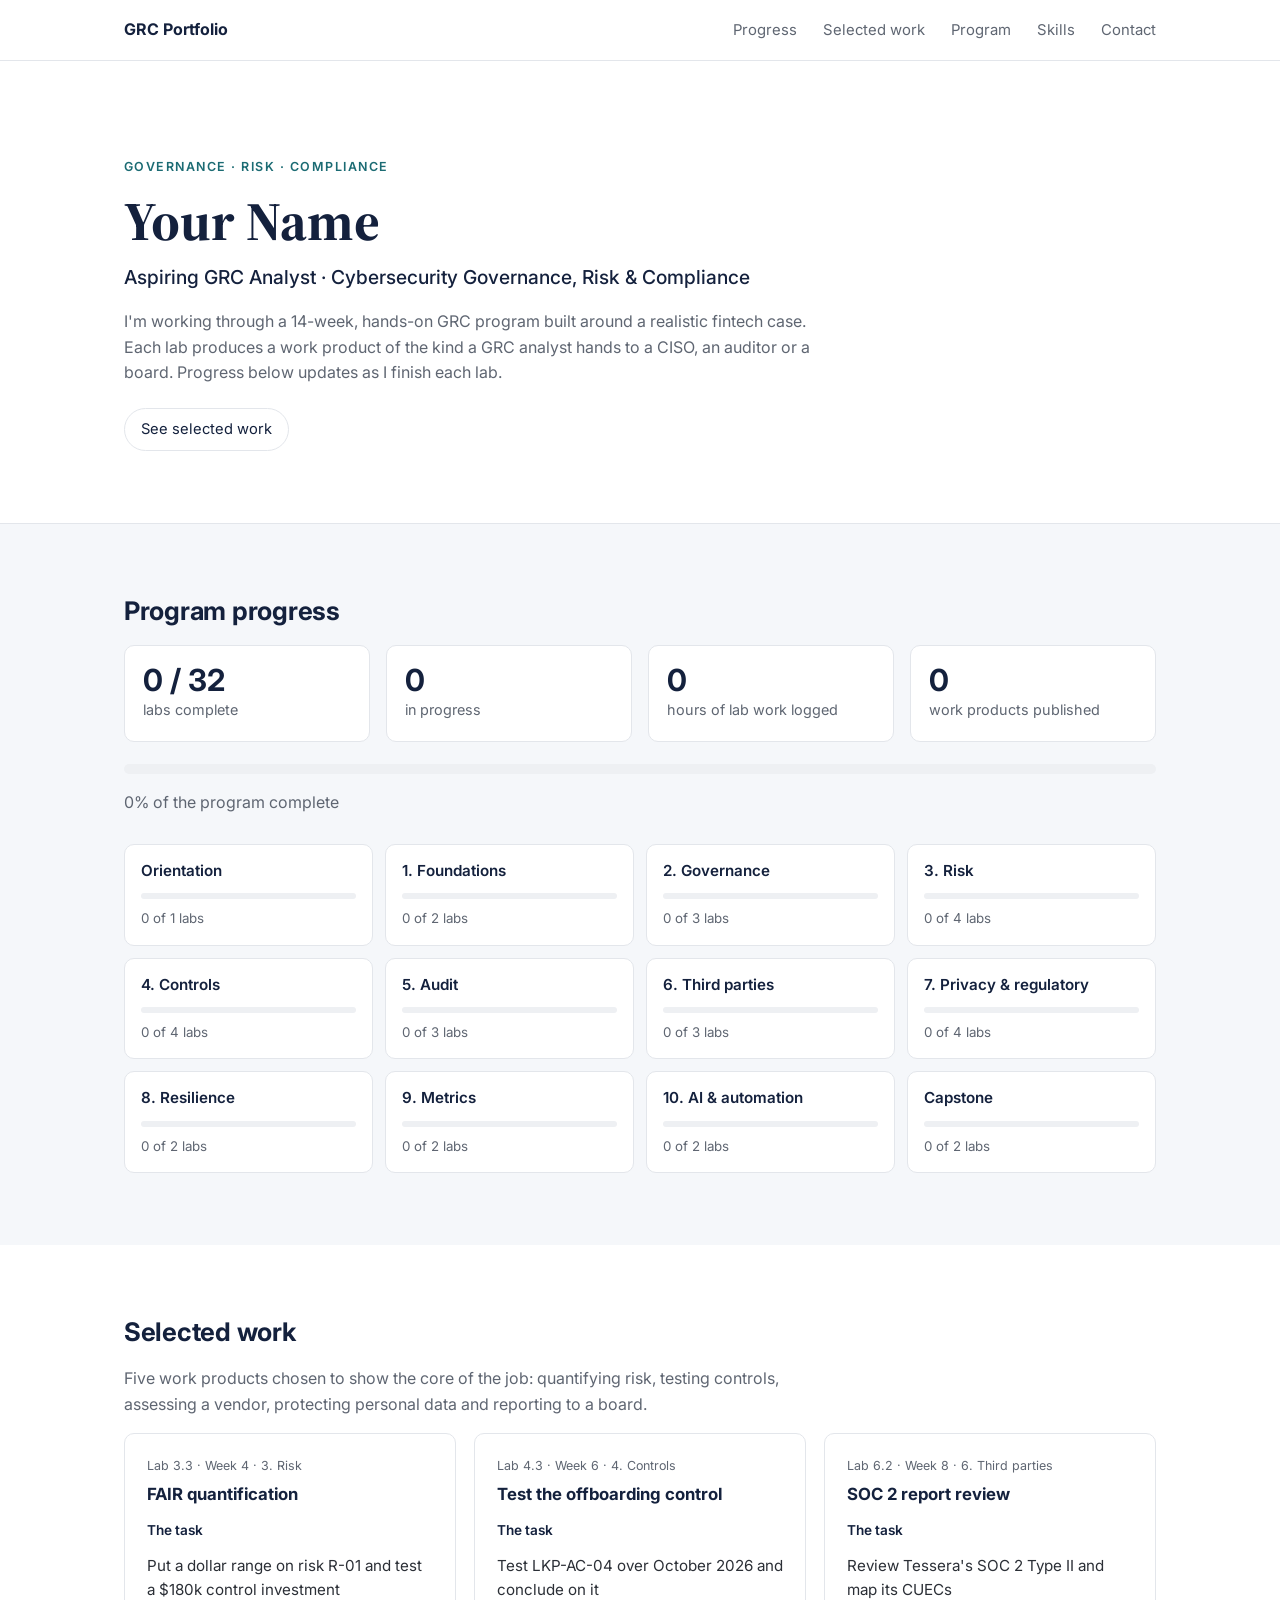
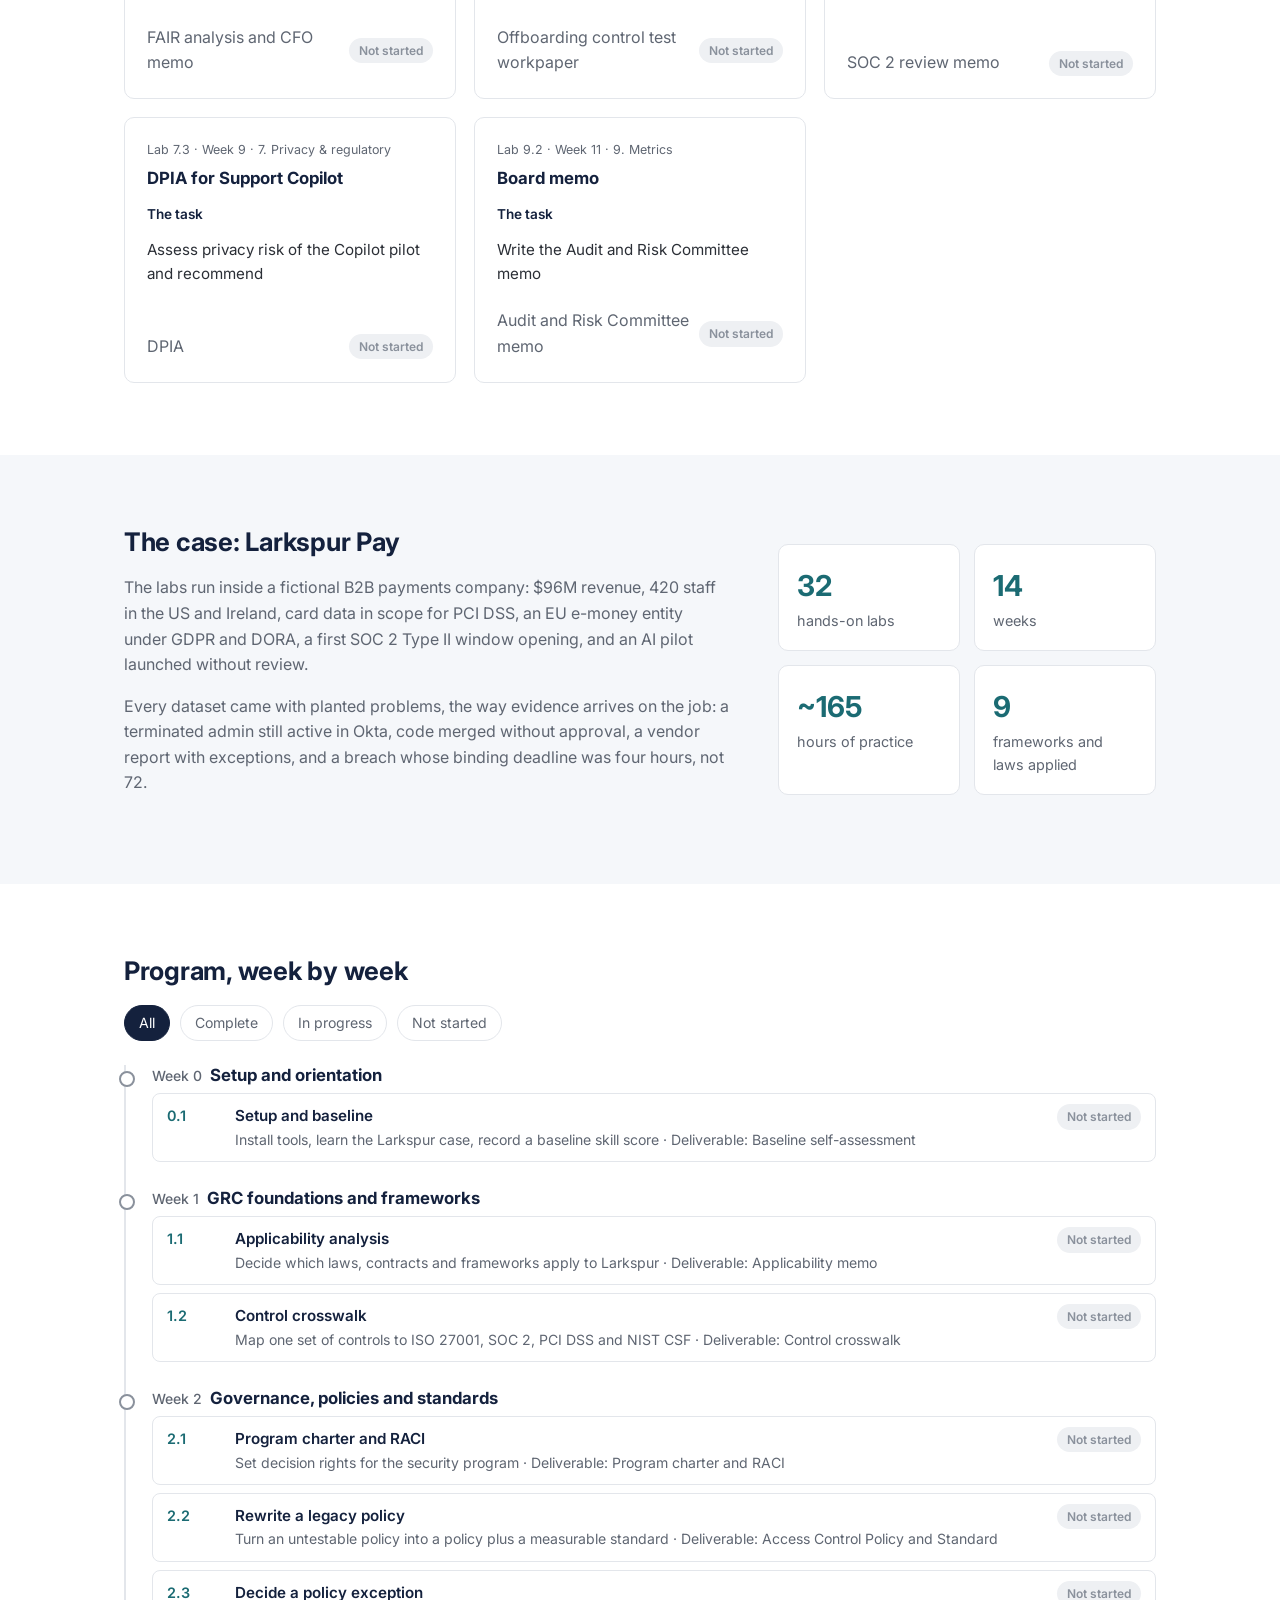
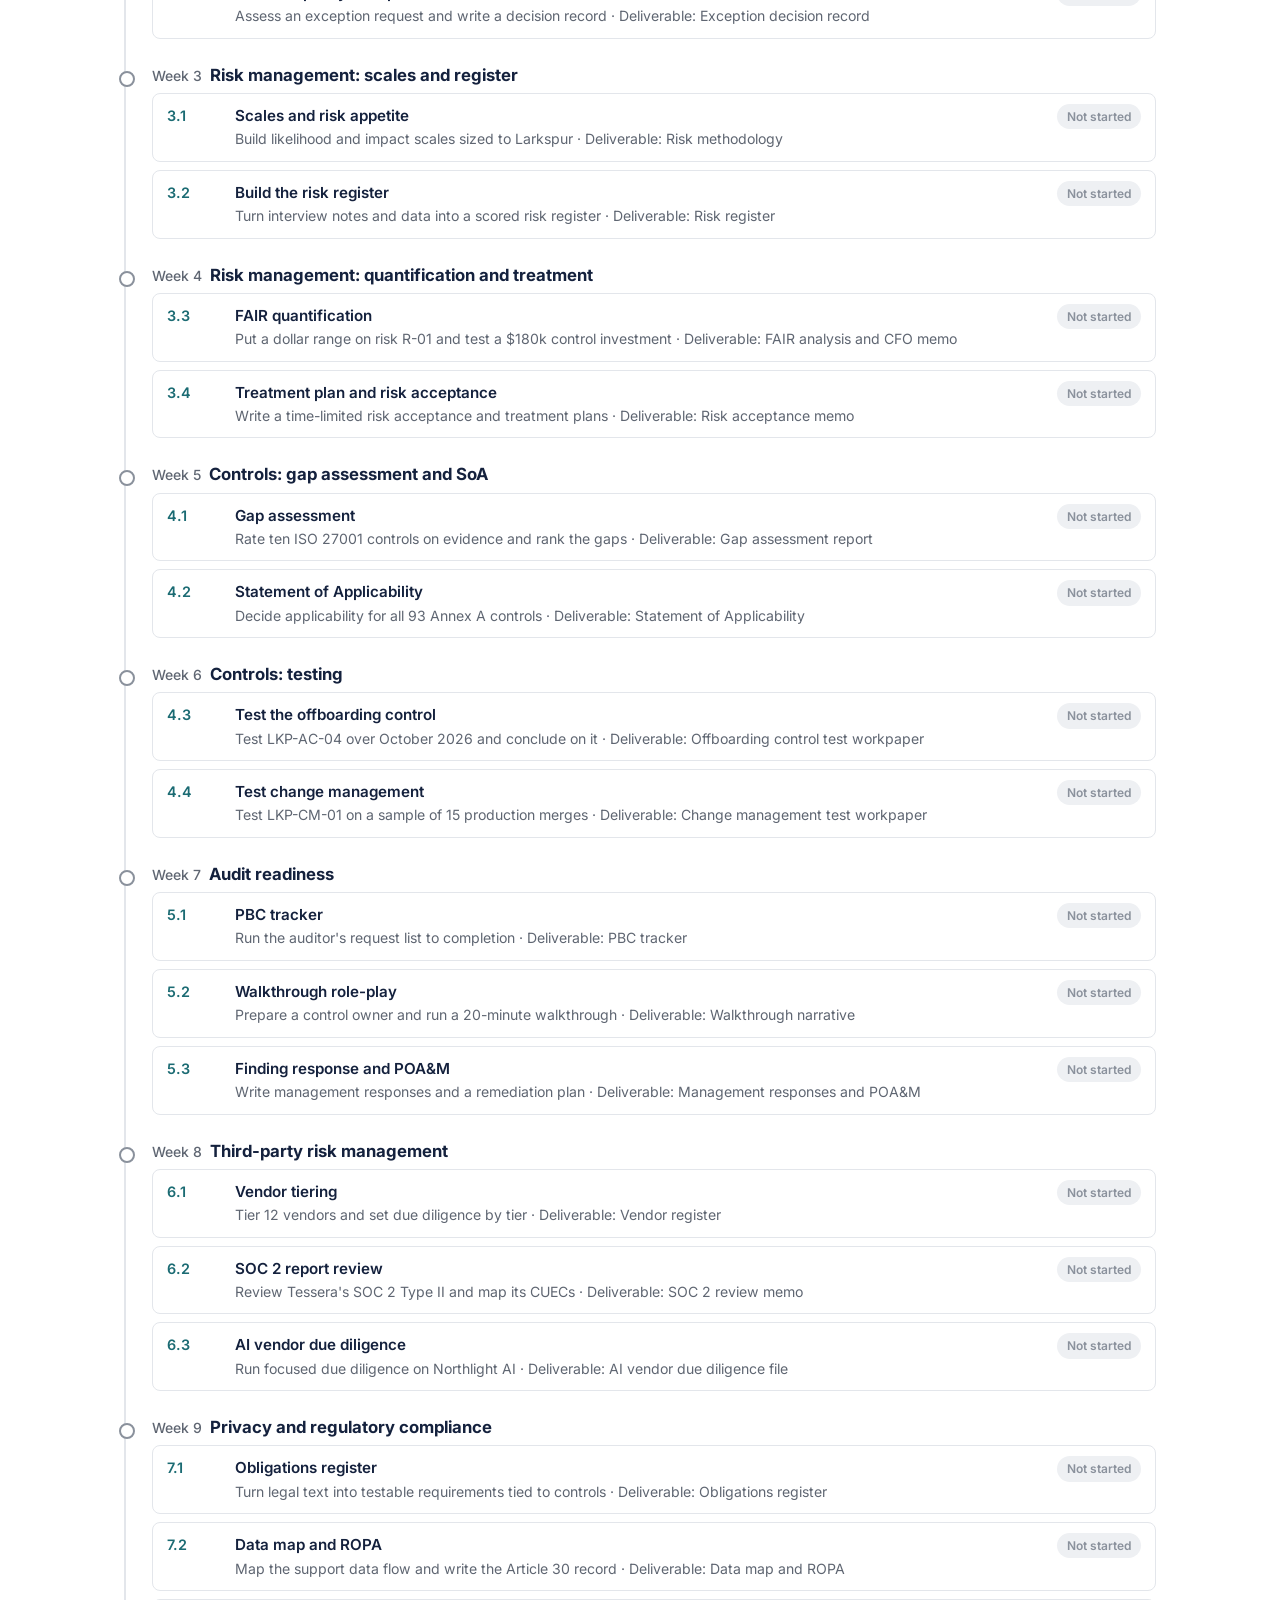
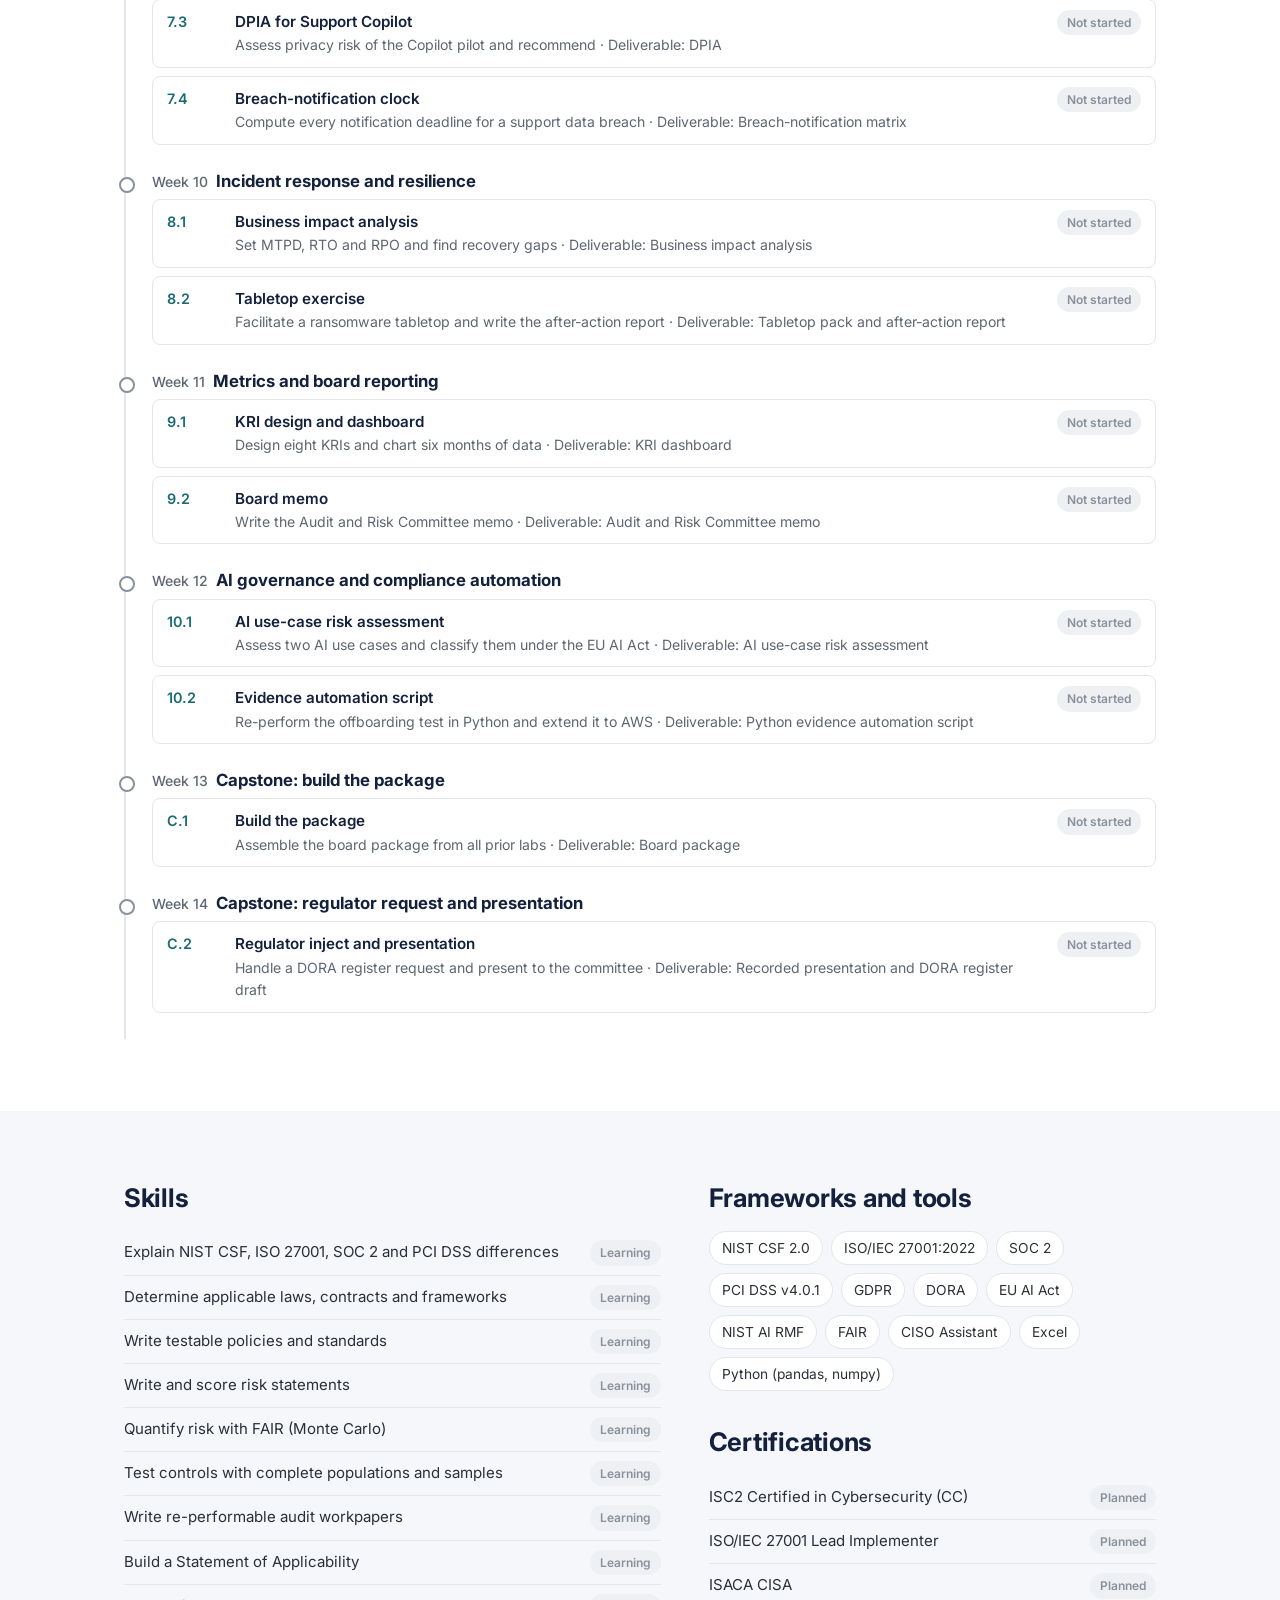
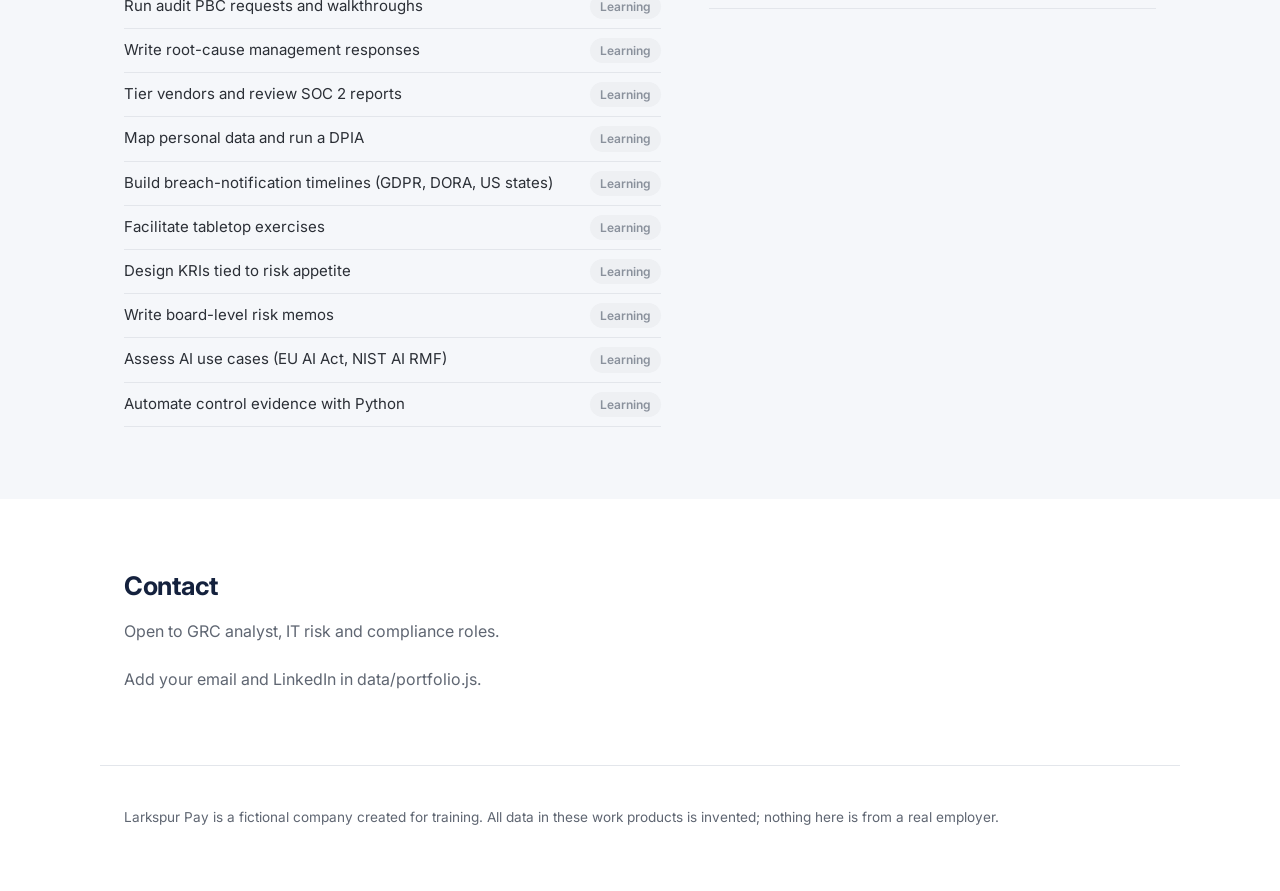
==== index.html @ 034a3def "Add GRC training portfolio site Single-page GitHub Pages site showing progress through the 14-week H" ====
<!DOCTYPE html>
<html lang="en">
<head>
  <meta charset="utf-8">
  <meta name="viewport" content="width=device-width, initial-scale=1">
  <title>GRC Portfolio</title>
  <meta name="description" content="Hands-on governance, risk and compliance portfolio: 32 labs, 14 weeks, real GRC work products.">
  <link rel="preconnect" href="https://fonts.googleapis.com">
  <link rel="preconnect" href="https://fonts.gstatic.com" crossorigin>
  <link href="https://fonts.googleapis.com/css2?family=Inter:wght@400;500;600;700&family=Source+Serif+4:opsz,wght@8..60,600&display=swap" rel="stylesheet">
  <link rel="stylesheet" href="assets/style.css">
</head>
<body>
  <header class="site-header">
    <div class="wrap nav">
      <a class="brand" href="#top" id="brand">GRC Portfolio</a>
      <nav>
        <a href="#progress">Progress</a>
        <a href="#work">Selected work</a>
        <a href="#timeline">Program</a>
        <a href="#skills">Skills</a>
        <a href="#contact">Contact</a>
      </nav>
    </div>
  </header>

  <main id="top">
    <section class="hero">
      <div class="wrap">
        <p class="eyebrow">Governance · Risk · Compliance</p>
        <h1 id="name">Your Name</h1>
        <p class="headline" id="headline"></p>
        <p class="intro" id="intro"></p>
        <div class="links" id="profile-links"></div>
      </div>
    </section>

    <section id="progress" class="band">
      <div class="wrap">
        <h2>Program progress</h2>
        <div class="stats" id="stats"></div>
        <div class="bar-outer" aria-label="Overall completion"><div class="bar-inner" id="overall-bar"></div></div>
        <p class="muted" id="overall-label"></p>
        <div class="modules" id="modules"></div>
      </div>
    </section>

    <section id="work">
      <div class="wrap">
        <h2>Selected work</h2>
        <p class="lead">Five work products chosen to show the core of the job: quantifying risk, testing controls, assessing a vendor, protecting personal data and reporting to a board.</p>
        <div class="cards" id="featured"></div>
      </div>
    </section>

    <section class="band">
      <div class="wrap case">
        <div>
          <h2>The case: Larkspur Pay</h2>
          <p>The labs run inside a fictional B2B payments company: $96M revenue, 420 staff in the US and Ireland, card data in scope for PCI DSS, an EU e-money entity under GDPR and DORA, a first SOC 2 Type II window opening, and an AI pilot launched without review.</p>
          <p>Every dataset came with planted problems, the way evidence arrives on the job: a terminated admin still active in Okta, code merged without approval, a vendor report with exceptions, and a breach whose binding deadline was four hours, not 72.</p>
        </div>
        <ul class="facts">
          <li><span>32</span>hands-on labs</li>
          <li><span>14</span>weeks</li>
          <li><span>~165</span>hours of practice</li>
          <li><span>9</span>frameworks and laws applied</li>
        </ul>
      </div>
    </section>

    <section id="timeline">
      <div class="wrap">
        <h2>Program, week by week</h2>
        <div class="filters" id="filters">
          <button data-f="all" class="on">All</button>
          <button data-f="complete">Complete</button>
          <button data-f="in-progress">In progress</button>
          <button data-f="not-started">Not started</button>
        </div>
        <ol class="weeks" id="weeks"></ol>
      </div>
    </section>

    <section id="skills" class="band">
      <div class="wrap two-col">
        <div>
          <h2>Skills</h2>
          <ul class="skills" id="skill-list"></ul>
        </div>
        <div>
          <h2>Frameworks and tools</h2>
          <div class="chips" id="tools"></div>
          <h2 class="mt">Certifications</h2>
          <ul class="certs" id="certs"></ul>
        </div>
      </div>
    </section>

    <section id="contact">
      <div class="wrap">
        <h2>Contact</h2>
        <p class="lead">Open to GRC analyst, IT risk and compliance roles.</p>
        <div class="links" id="contact-links"></div>
      </div>
    </section>
  </main>

  <footer class="wrap footer">
    <p>Larkspur Pay is a fictional company created for training. All data in these work products is invented; nothing here is from a real employer.</p>
  </footer>

  <script src="data/portfolio.js"></script>
  <script src="assets/app.js"></script>
</body>
</html>
---- assets/style.css ----
:root {
  --ink: #14213d;
  --text: #2b2f36;
  --muted: #5f6672;
  --line: #e3e6eb;
  --bg: #ffffff;
  --band: #f5f7fa;
  --accent: #1b6b73;
  --accent-soft: #e2f0ef;
  --done: #2e7d4f;
  --done-soft: #e3f3e9;
  --prog: #b26a00;
  --prog-soft: #fdf0dc;
  --todo: #8a919c;
  --todo-soft: #eef0f3;
  --radius: 10px;
}
* { box-sizing: border-box; }
html { scroll-behavior: smooth; }
body { margin: 0; font-family: Inter, system-ui, -apple-system, "Segoe UI", Arial, sans-serif; color: var(--text); background: var(--bg); line-height: 1.6; font-size: 16px; }
.wrap { max-width: 1080px; margin: 0 auto; padding: 0 24px; }
h1, h2, h3 { color: var(--ink); line-height: 1.2; }
h1 { font-family: "Source Serif 4", Georgia, serif; font-size: clamp(2.2rem, 5vw, 3.4rem); margin: 0 0 8px; }
h2 { font-size: 1.6rem; margin: 0 0 18px; letter-spacing: -0.01em; }
h3 { font-size: 1.05rem; margin: 0 0 6px; }
a { color: var(--accent); }
.muted { color: var(--muted); }
.mt { margin-top: 36px; }

.site-header { position: sticky; top: 0; background: rgba(255,255,255,0.94); backdrop-filter: blur(6px); border-bottom: 1px solid var(--line); z-index: 10; }
.nav { display: flex; align-items: center; justify-content: space-between; height: 60px; }
.brand { font-weight: 700; color: var(--ink); text-decoration: none; }
.nav nav a { margin-left: 22px; color: var(--muted); text-decoration: none; font-size: 0.93rem; }
.nav nav a:hover { color: var(--accent); }

section { padding: 72px 0; }
.band { background: var(--band); }
.hero { padding: 96px 0 72px; border-bottom: 1px solid var(--line); }
.eyebrow { text-transform: uppercase; letter-spacing: 0.12em; font-size: 0.78rem; color: var(--accent); font-weight: 600; margin: 0 0 12px; }
.headline { font-size: 1.2rem; color: var(--ink); margin: 0 0 16px; font-weight: 500; }
.intro, .lead { max-width: 720px; color: var(--muted); }
.links { display: flex; flex-wrap: wrap; gap: 10px; margin-top: 22px; }
.btn { display: inline-block; padding: 9px 16px; border: 1px solid var(--line); border-radius: 999px; text-decoration: none; color: var(--ink); font-size: 0.92rem; background: #fff; }
.btn.primary { background: var(--ink); color: #fff; border-color: var(--ink); }
.btn:hover { border-color: var(--accent); }

.stats { display: grid; grid-template-columns: repeat(4, 1fr); gap: 16px; margin-bottom: 22px; }
.stat { background: #fff; border: 1px solid var(--line); border-radius: var(--radius); padding: 18px; }
.stat b { display: block; font-size: 1.9rem; color: var(--ink); line-height: 1.1; }
.stat span { color: var(--muted); font-size: 0.9rem; }
.bar-outer { height: 10px; background: var(--todo-soft); border-radius: 999px; overflow: hidden; }
.bar-inner { height: 100%; width: 0; background: var(--accent); transition: width 0.8s ease; }
.modules { display: grid; grid-template-columns: repeat(auto-fill, minmax(230px, 1fr)); gap: 12px; margin-top: 28px; }
.mod { background: #fff; border: 1px solid var(--line); border-radius: var(--radius); padding: 14px 16px; }
.mod .name { font-weight: 600; color: var(--ink); font-size: 0.95rem; }
.mod .mini { height: 6px; background: var(--todo-soft); border-radius: 999px; margin: 10px 0 6px; overflow: hidden; }
.mod .mini div { height: 100%; background: var(--accent); }
.mod small { color: var(--muted); }

.cards { display: grid; grid-template-columns: repeat(auto-fill, minmax(300px, 1fr)); gap: 18px; }
.card { border: 1px solid var(--line); border-radius: var(--radius); padding: 22px; display: flex; flex-direction: column; background: #fff; }
.card .tag { font-size: 0.78rem; color: var(--muted); margin-bottom: 8px; }
.card p { margin: 6px 0; font-size: 0.95rem; }
.card .label { font-weight: 600; color: var(--ink); font-size: 0.85rem; margin-top: 10px; }
.card .foot { margin-top: auto; padding-top: 16px; display: flex; justify-content: space-between; align-items: center; }

.badge { display: inline-block; font-size: 0.75rem; font-weight: 600; padding: 3px 10px; border-radius: 999px; white-space: nowrap; }
.badge.complete { background: var(--done-soft); color: var(--done); }
.badge.in-progress { background: var(--prog-soft); color: var(--prog); }
.badge.not-started { background: var(--todo-soft); color: var(--todo); }

.case { display: grid; grid-template-columns: 1.6fr 1fr; gap: 48px; align-items: center; }
.case p { color: var(--muted); }
.facts { list-style: none; padding: 0; margin: 0; display: grid; grid-template-columns: 1fr 1fr; gap: 14px; }
.facts li { background: #fff; border: 1px solid var(--line); border-radius: var(--radius); padding: 18px; color: var(--muted); font-size: 0.9rem; }
.facts span { display: block; font-size: 1.8rem; font-weight: 700; color: var(--accent); }

.filters { margin-bottom: 18px; }
.filters button { font: inherit; font-size: 0.88rem; border: 1px solid var(--line); background: #fff; padding: 6px 14px; border-radius: 999px; margin: 0 6px 6px 0; cursor: pointer; color: var(--muted); }
.filters button.on { background: var(--ink); color: #fff; border-color: var(--ink); }
.weeks { list-style: none; padding: 0; margin: 0; border-left: 2px solid var(--line); }
.week { position: relative; padding: 0 0 26px 26px; }
.week::before { content: ""; position: absolute; left: -7px; top: 6px; width: 12px; height: 12px; border-radius: 50%; background: #fff; border: 2px solid var(--todo); }
.week.done::before { background: var(--done); border-color: var(--done); }
.week.partial::before { background: var(--prog); border-color: var(--prog); }
.week h3 small { color: var(--muted); font-weight: 500; margin-right: 8px; }
.lab { display: grid; grid-template-columns: 56px 1fr auto; gap: 12px; align-items: start; padding: 10px 14px; border: 1px solid var(--line); border-radius: 8px; margin-top: 8px; background: #fff; }
.lab .id { font-weight: 600; color: var(--accent); font-size: 0.9rem; }
.lab .t { font-weight: 600; color: var(--ink); font-size: 0.95rem; }
.lab .d { font-size: 0.88rem; color: var(--muted); }
.lab .d a { font-weight: 500; }

.two-col { display: grid; grid-template-columns: 1.2fr 1fr; gap: 48px; }
.skills { list-style: none; padding: 0; margin: 0; }
.skills li { display: flex; justify-content: space-between; gap: 12px; padding: 9px 0; border-bottom: 1px solid var(--line); font-size: 0.94rem; }
.chips { display: flex; flex-wrap: wrap; gap: 8px; }
.chips span { background: #fff; border: 1px solid var(--line); border-radius: 999px; padding: 5px 12px; font-size: 0.86rem; }
.certs { list-style: none; padding: 0; margin: 0; }
.certs li { display: flex; justify-content: space-between; gap: 12px; padding: 9px 0; border-bottom: 1px solid var(--line); font-size: 0.94rem; }

.footer { padding: 28px 24px 48px; color: var(--muted); font-size: 0.85rem; border-top: 1px solid var(--line); }

@media (max-width: 800px) {
  .nav nav { display: none; }
  .stats { grid-template-columns: repeat(2, 1fr); }
  .case, .two-col { grid-template-columns: 1fr; gap: 28px; }
  .lab { grid-template-columns: 44px 1fr; }
  .lab .badge { grid-column: 2; justify-self: start; }
}
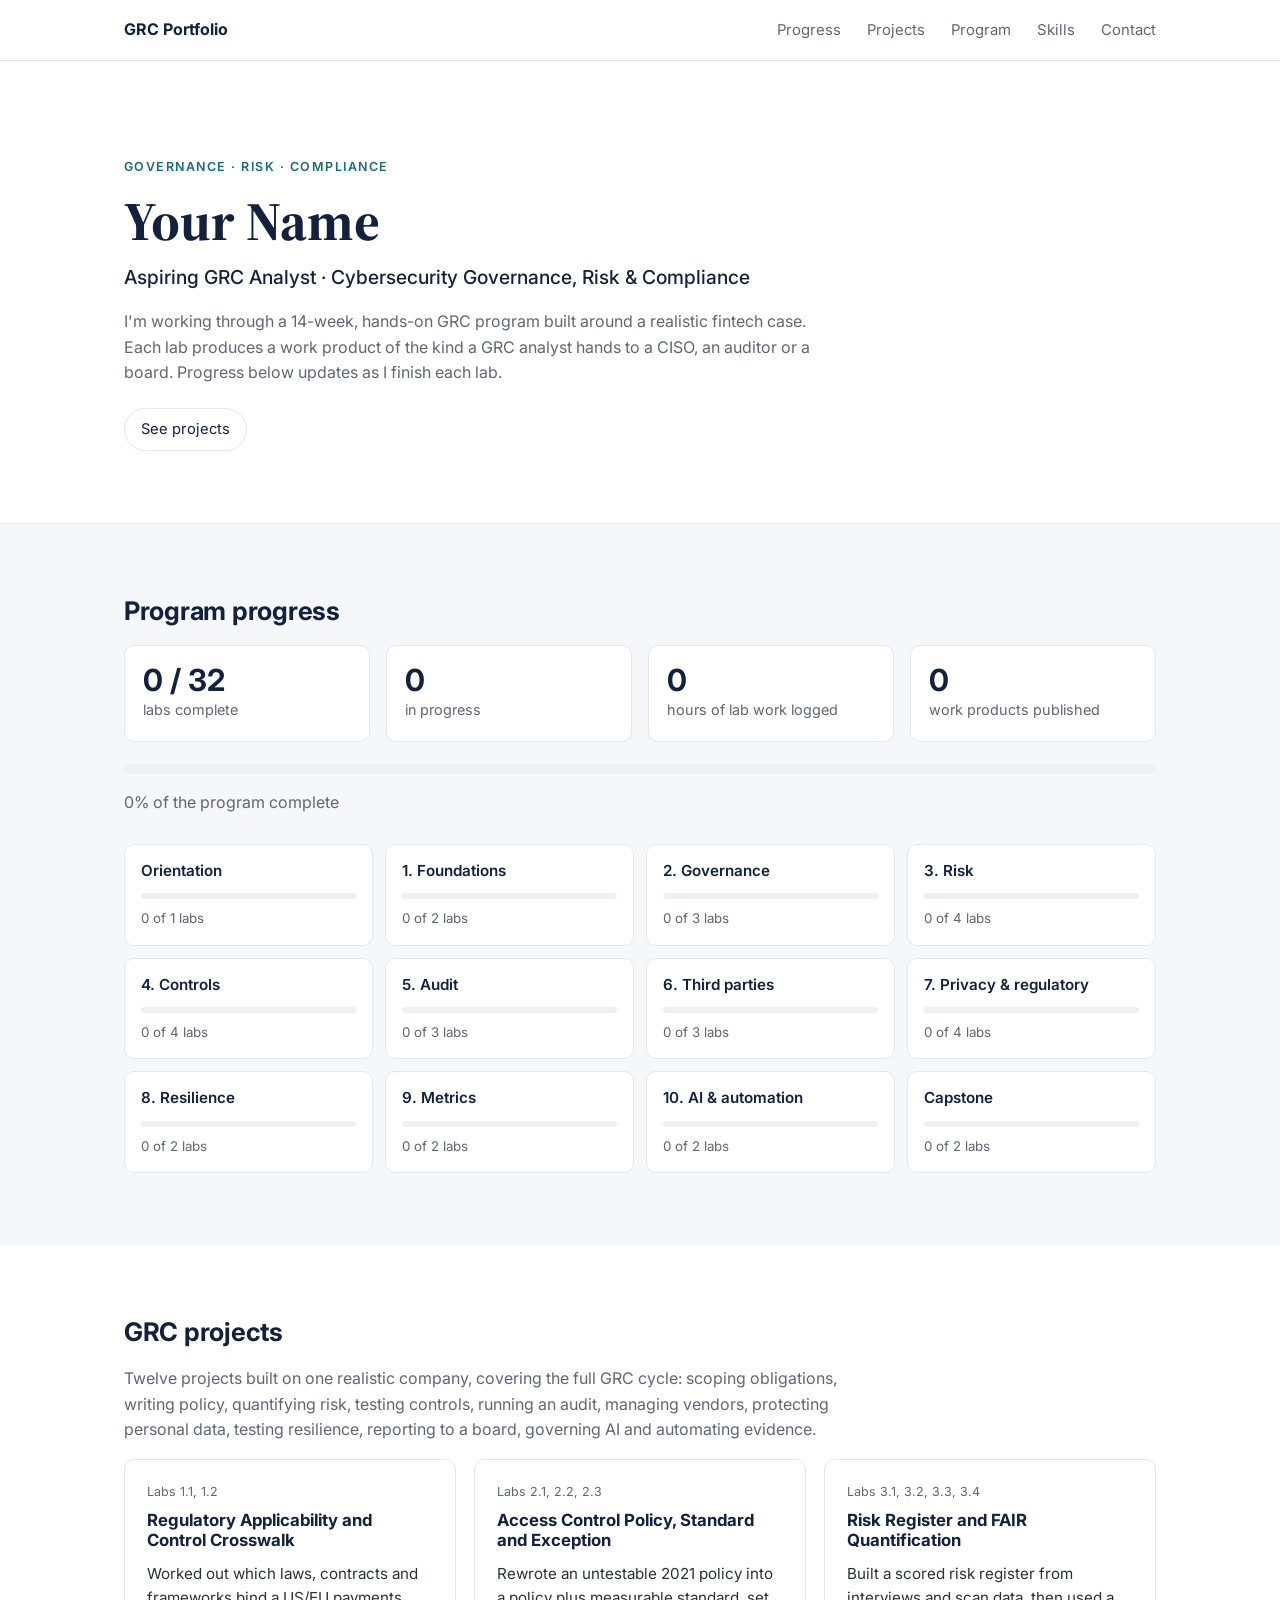
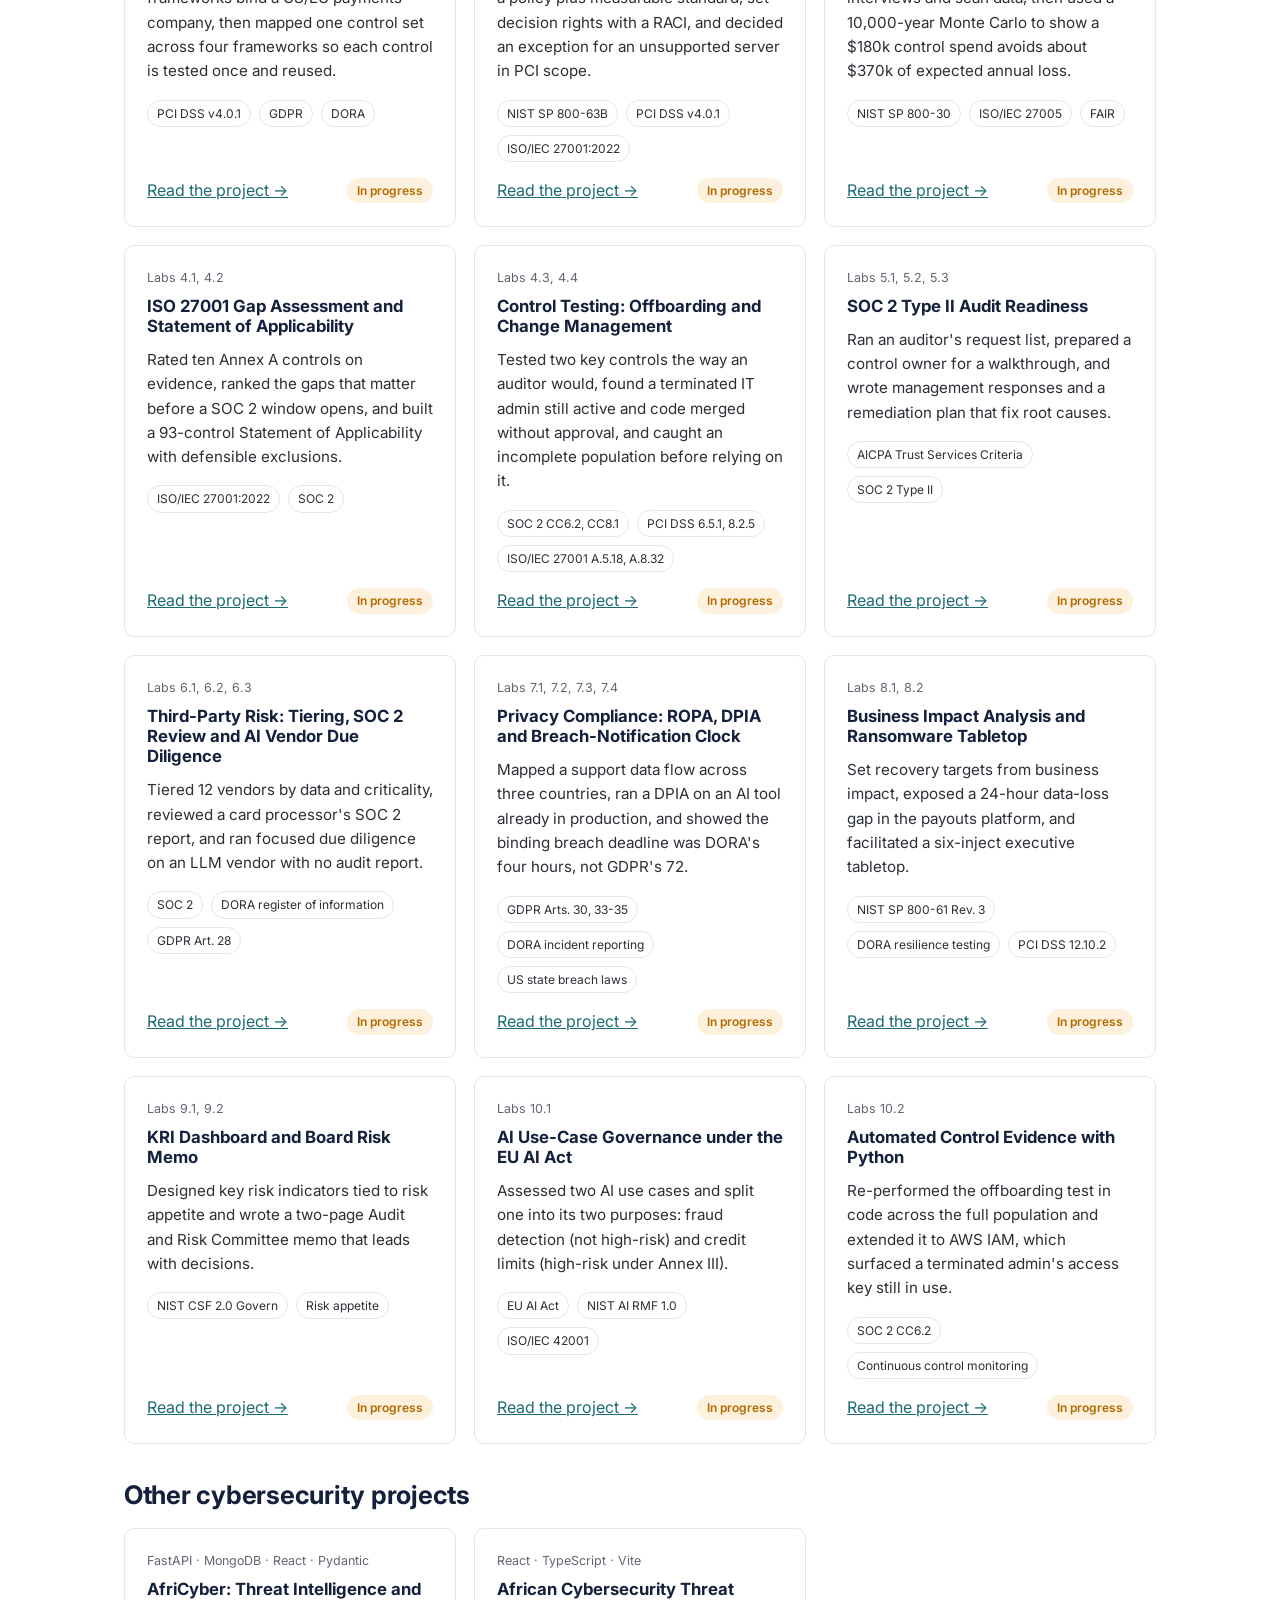
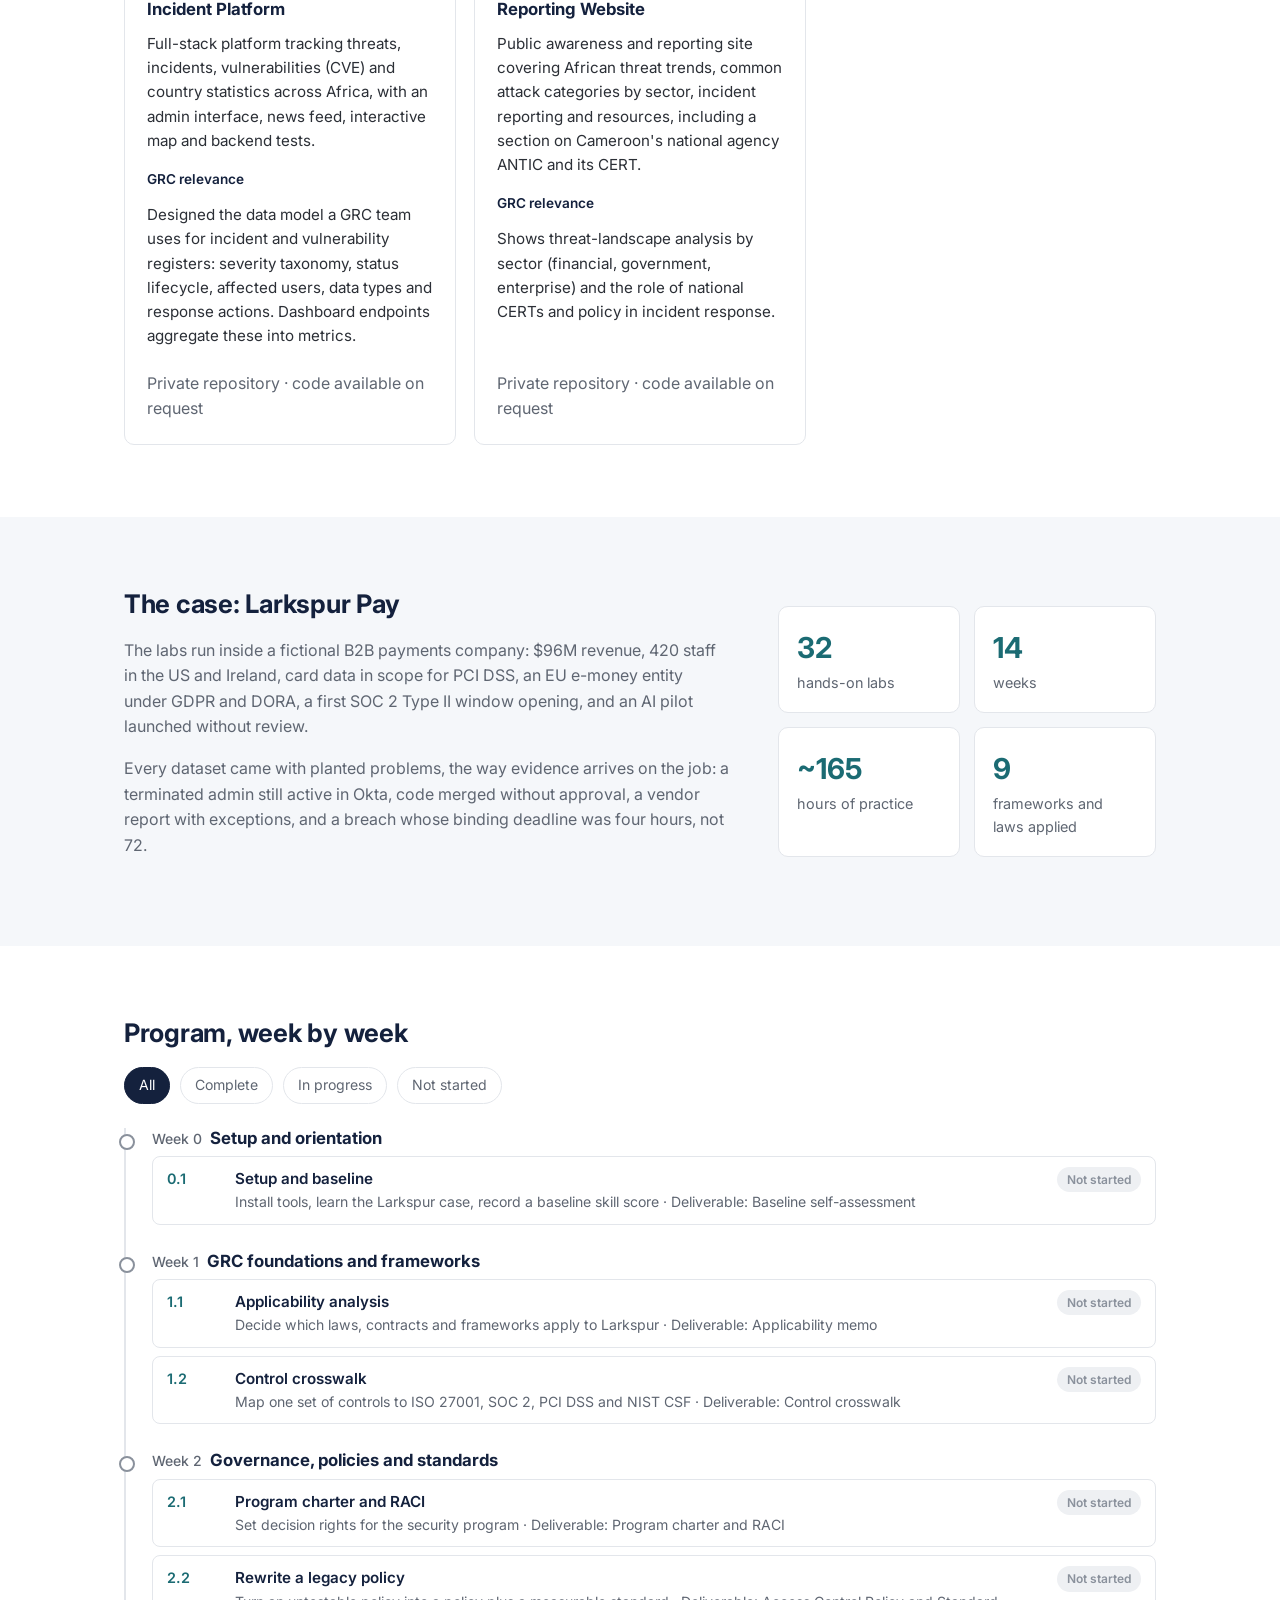
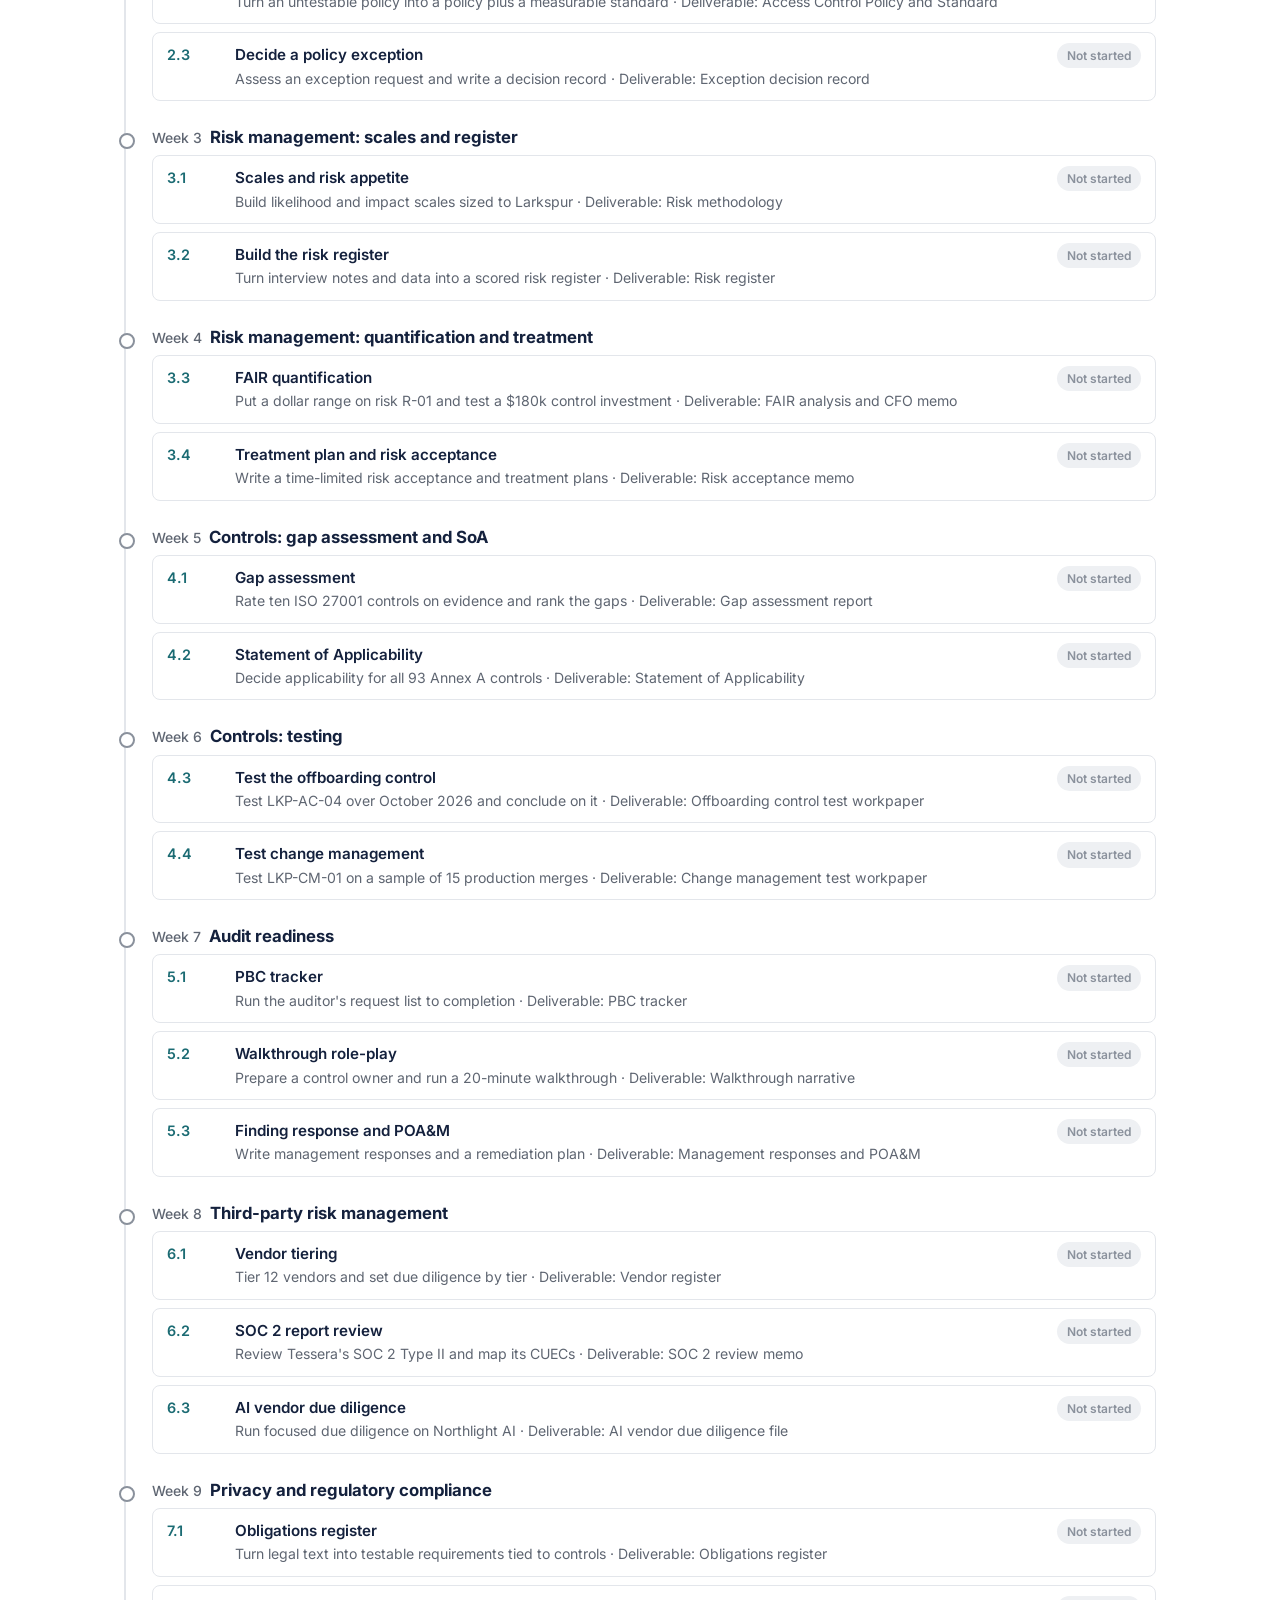
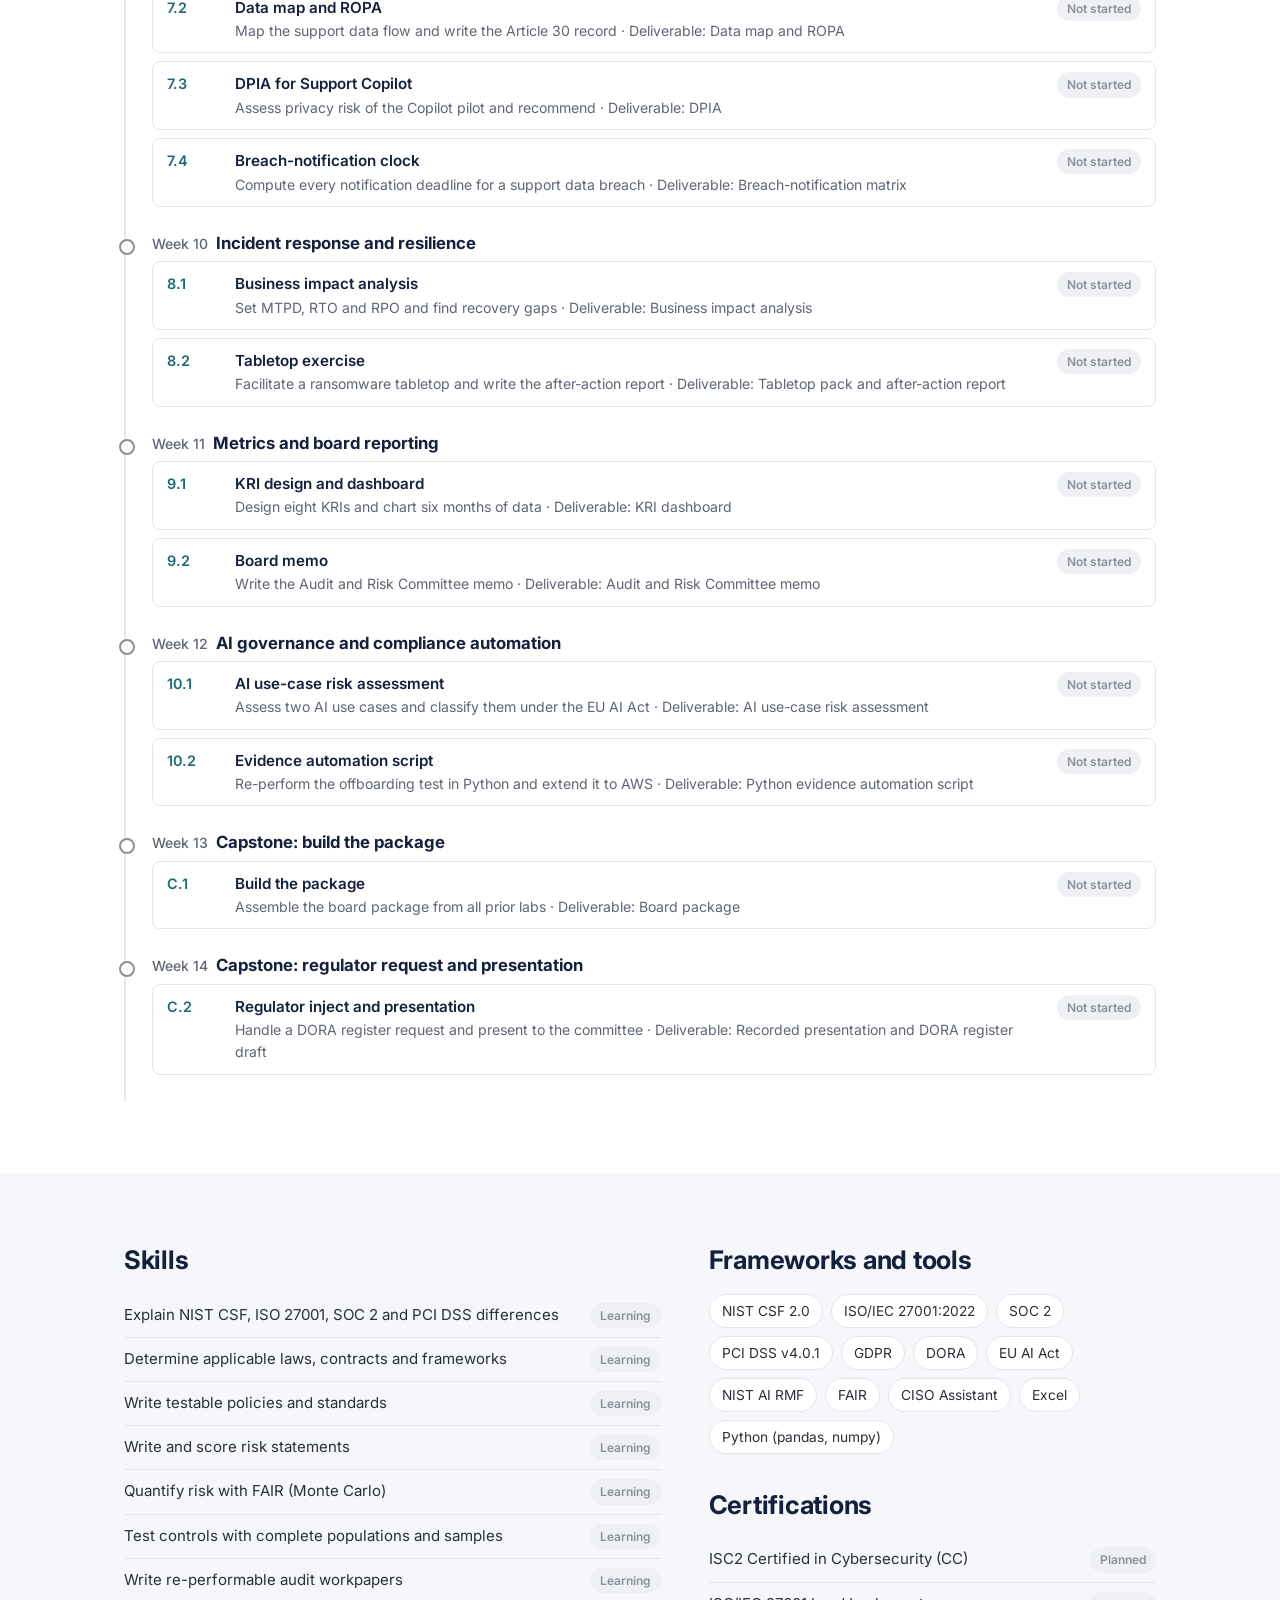
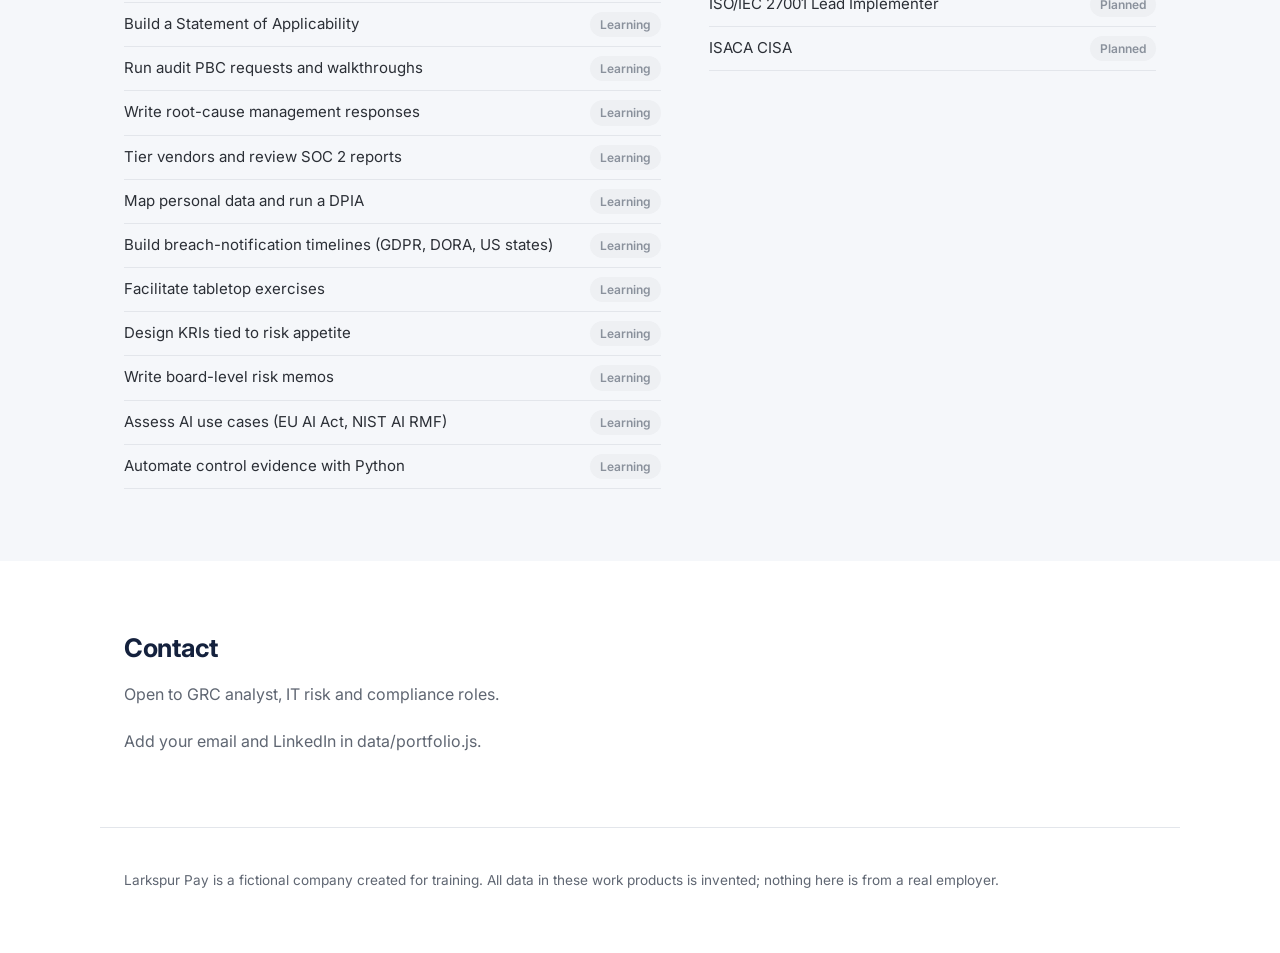
==== commit 6329f055: "Add 12 GRC project pages and other cybersecurity projects Each GRC project page is a reference write" ====
--- a/index.html
+++ b/index.html
@@ -16,7 +16,7 @@
       <a class="brand" href="#top" id="brand">GRC Portfolio</a>
       <nav>
         <a href="#progress">Progress</a>
-        <a href="#work">Selected work</a>
+        <a href="#projects">Projects</a>
         <a href="#timeline">Program</a>
         <a href="#skills">Skills</a>
         <a href="#contact">Contact</a>
@@ -45,11 +45,13 @@
       </div>
     </section>
 
-    <section id="work">
+    <section id="projects">
       <div class="wrap">
-        <h2>Selected work</h2>
-        <p class="lead">Five work products chosen to show the core of the job: quantifying risk, testing controls, assessing a vendor, protecting personal data and reporting to a board.</p>
-        <div class="cards" id="featured"></div>
+        <h2>GRC projects</h2>
+        <p class="lead">Twelve projects built on one realistic company, covering the full GRC cycle: scoping obligations, writing policy, quantifying risk, testing controls, running an audit, managing vendors, protecting personal data, testing resilience, reporting to a board, governing AI and automating evidence.</p>
+        <div class="cards" id="projects-grid"></div>
+        <h2 class="mt">Other cybersecurity projects</h2>
+        <div class="cards" id="other-projects"></div>
       </div>
     </section>
 
@@ -111,6 +113,7 @@
   </footer>
 
   <script src="data/portfolio.js"></script>
+  <script src="data/projects.js"></script>
   <script src="assets/app.js"></script>
 </body>
 </html>
--- a/assets/style.css
+++ b/assets/style.css
@@ -100,7 +100,33 @@
 
 .footer { padding: 28px 24px 48px; color: var(--muted); font-size: 0.85rem; border-top: 1px solid var(--line); }
 
+a.plain { color: var(--ink); text-decoration: none; }
+a.plain:hover { color: var(--accent); }
+.chips.small span { font-size: 0.75rem; padding: 3px 9px; }
+.card .chips { margin-top: 10px; }
+.p-hero { padding: 64px 0 48px; }
+.p-hero h1 { font-size: clamp(1.9rem, 4vw, 2.7rem); }
+.p-hero .chips { margin-top: 18px; }
+.status-note { margin-top: 22px; padding: 12px 16px; background: var(--band); border-left: 3px solid var(--prog); border-radius: 6px; font-size: 0.92rem; color: var(--muted); max-width: 780px; }
+.status-note .badge { margin-right: 8px; }
+.p-body { display: grid; grid-template-columns: 240px 1fr; gap: 48px; }
+.p-body aside { position: sticky; top: 84px; align-self: start; font-size: 0.92rem; }
+.p-body aside h3 { font-size: 0.8rem; text-transform: uppercase; letter-spacing: 0.08em; color: var(--muted); margin: 0 0 8px; }
+.p-body aside ul { padding-left: 18px; margin: 0 0 26px; }
+.p-body article h2 { font-size: 1.3rem; margin: 34px 0 12px; }
+.p-body article h2:first-child { margin-top: 0; }
+.p-body article h3 { margin: 24px 0 10px; }
+.p-body article li { margin-bottom: 6px; }
+.tbl { overflow-x: auto; margin: 8px 0 12px; }
+.tbl table { border-collapse: collapse; width: 100%; font-size: 0.9rem; }
+.tbl th { text-align: left; background: var(--band); color: var(--ink); font-weight: 600; }
+.tbl th, .tbl td { padding: 9px 12px; border-bottom: 1px solid var(--line); vertical-align: top; }
+pre { background: #0f172a; color: #e2e8f0; padding: 16px 18px; border-radius: 8px; overflow-x: auto; font-size: 0.82rem; line-height: 1.5; }
+.small { font-size: 0.85rem; }
+
 @media (max-width: 800px) {
+  .p-body { grid-template-columns: 1fr; gap: 24px; }
+  .p-body aside { position: static; }
   .nav nav { display: none; }
   .stats { grid-template-columns: repeat(2, 1fr); }
   .case, .two-col { grid-template-columns: 1fr; gap: 28px; }
